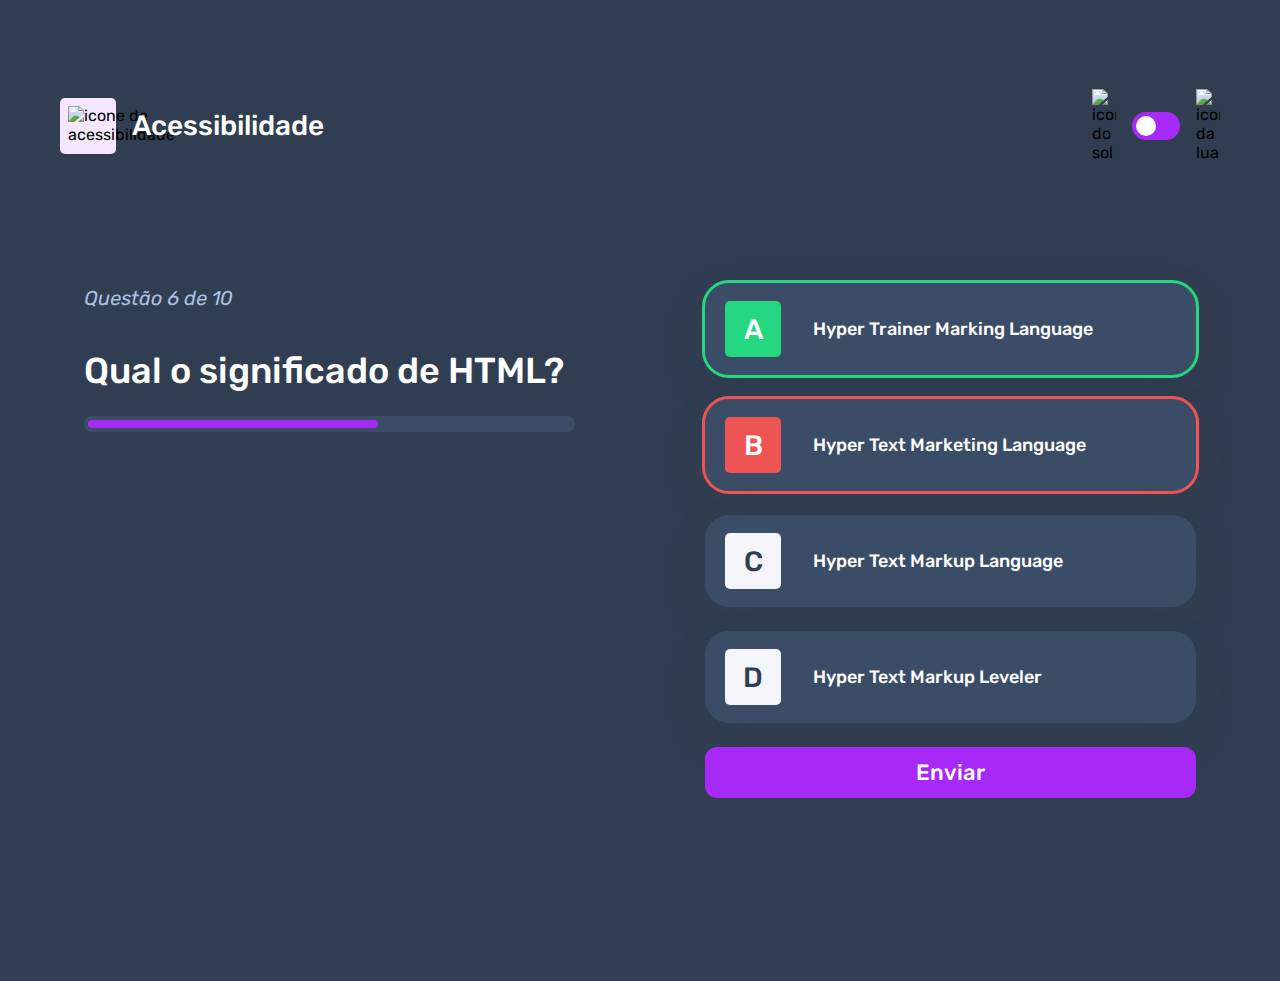
==== pages/quiz/quiz.html @ a8baf972 "ajuste das cores no tema dark" ====
<!DOCTYPE html>
<html lang="en">
<head>
    <meta charset="UTF-8">
    <meta name="viewport" content="width=device-width, initial-scale=1.0">
    <link rel="preconnect" href="https://fonts.googleapis.com">
    <link rel="preconnect" href="https://fonts.gstatic.com" crossorigin>
    <link href="https://fonts.googleapis.com/css2?family=Rubik:ital,wght@0,300..900;1,300..900&display=swap" rel="stylesheet">
    <link rel="stylesheet" href="quiz.css">
    <title>Quiz App</title>
</head>
<body class="escuro">
    <header>
        <div class="assunto">
              <div class="assunto_icone">
                <img src="../../assets/images/icon-accessibility.svg" alt="icone de acessibilidade">
              </div>
                <h1>Acessibilidade</h1>
        </div>
        <div class="tema">
            <img src="../../assets/images/icon-sun-dark.svg" alt="icone do sol">

            <button>
                <div></div>
            </button>
            <img src="../../assets/images/icon-moon-dark.svg" alt="icone da lua">
        </div>
    </header>

    <main>
        <section class="pergunta">
            <div>
                <p>Questão 6 de 10</p>

                <h2>Qual o significado de HTML?</h2>
            <div> 
        <div class="barra_progresso">
            <div></div>    
        </div>

        </section>

        <section class="alternativas">
            <form action="">
                <label for="alternativa_a" id="correta">
                    <input type="radio" id="alternativa_a" name="alternativa">

                    <div>
                        <span>A</span>
                        Hyper Trainer Marking Language
                    </div>
                </label>

                <label for="alternativa_b" id="errada">
                    <input type="radio" id="alternativa_b" name="alternativa">

                    <div>
                        <span>B</span>
                        Hyper Text Marketing Language
                    </div>
                </label>

                <label for="alternativa_c">
                    <input type="radio" id="alternativa_c" name="alternativa">

                    <div>
                        <span>C</span>
                        Hyper Text Markup Language
                    </div>
                </label>

                <label for="alternativa_d">
                    <input type="radio" id="alternativa_d" name="alternativa">

                    <div>
                        <span>D</span>
                        Hyper Text Markup Leveler
                    </div>
                </label>
            </form>

            <button>Enviar</button>
        </section>

    </main>

</body>
</html>
---- pages/quiz/quiz.css ----
* {
    margin: 0;
    padding: 0;
    box-sizing: border-box;
    font-family: "Rubik", sans-serif;
    -webkit-font-smoothing: antialiased;
}

:root{
    --bg-color: #f4f6fa;
    --bg-span: #f4f5fa;
    --color-span: #626c7f;
    --puple: #a729f5;
    --purple-hover: rgba(167, 41, 245, 0.7);
    --primary-text-color: #313e51;
    --secondary-text-color: #626c71;
    --button-bg: #fff;
    --shadow: 0px 16px 40px 0px rgba(143, 160, 193, 0.14);
    --bg-html: #fff1e9;
    --bg-css: #e0fdef;
    --bg-javascript: #ebf0ff;
    --bg-acessibilidade: #f6e7ff;
    --white: #fff;
    --green: #26d782;
    --red: #ee5454;
    --bg-mobile: url(../../assets/images/pattern-background-mobile-light.svg);
    --bg-desktop: url(../../assets/images/pattern-background-desktop-light.svg);
}

body.escuro{
    --bg-color: #313e51;
    --color-span: #313e51;
    --bg-mobile: url(../../assets/images/pattern-background-mobile-dark.svg);
    --bg-desktop: url(../../assets/images/pattern-background-desktop-dark.svg);
    --primary-text-color: #fff;
    --secondary-text-color: #abc1e1;
    --button-bg: #3b4d66;
    --shadow: 0px 16px 40px 0px rgba(49, 62, 81, 0.14);
}

body{
    height: 100vh;
    background: var(--bg-mobile) var(--bg-color);
    background-repeat: no-repeat;
    background-size: cover;
}

header {
    display: flex;
    justify-content: space-between;
}

.assunto {
    display: flex;
    align-items: center;
    gap: 16px;
}

.assunto_icone{
    background: var(--bg-acessibilidade);
    width: 40px;
    height: 40px;
    padding: 5px;
    border-radius: 5px;
}

.assunto_icone img {
    width: 100%;
}

.assunto h1 {
    font-size: 18px;
    font-weight: 500;
    color: var(--primary-text-color);
}

.tema{
    padding: 8px 0;
    display: flex;
    align-items: center;
    gap: 8px;
}
.tema img{
    width: 16px;
}
.tema button{
    height: 20px;
    width: 32px;
    background: var(--puple);
    border: 0;
    border-radius: 999px;
    padding: 4px;
}
.tema button div{
    background: var(--white);
    width: 12px;
    height: 12px;
    border-radius: 999px;
}

main{
    padding: 32px 24px;
}

.pergunta {
    margin-bottom: 40px;
}

.pergunta p {
    font-style: italic;
    font-size: 14px;
    color: var(--secondary-text-color);
    margin-bottom: 12px;
}

.pergunta h2 {
    font-size: 20px;
    font-weight: 500;
    color: var(--primary-text-color);
    line-height: 24px;
    margin-bottom: 24px;
}

.barra_progresso {
    background: var(--button-bg);
    height: 16px;
    padding: 4px;
    border-radius: 999px;
}

.barra_progresso div {
    height: 100%;
    width: 60%;
    background: var(--puple);
    border-radius: 999px;
}


.alternativas form {
    display: flex;
    flex-direction: column;
    gap: 12px;
    margin-bottom: 12px;
}

.alternativas label {
    display: block;
    background: var(--button-bg);
    padding: 12px;
    font-size: 18px;
    font-weight: 500;
    border-radius: 12px;
    box-shadow: var(--shadow);
    color: var(--primary-text-color);
    cursor: pointer;
}

.alternativas label:hover {
    & span {
        background: var(--bg-acessibilidade);
        color: var(--puple);
    }
}

.alternativas label:has(input:checked) {
    outline: 3px solid var(--puple);

    & span {
        background: var(--puple);
        color: var(--white);
    }
}

.alternativas label#correta {
    outline: 3px solid var(--green);

    & span {
        background: var(--green);
        color: var(--white);
    }

}

.alternativas label#errada {
    outline: 3px solid var(--red);

    & span {
        background: var(--red);
        color: var(--white);
    }
}

.alternativas input {
    display: none;
}

.alternativas div {
    display: flex;
    align-items: center;
    gap: 16px;

}

.alternativas div span {
    display: block;
    width: 40px;
    height: 40px;
    background: var(--bg-span);
    border-radius: 5px;
    color: var(--color-span);

    display: flex;
    align-items: center;
    justify-content: center;
    flex-shrink: 0;

}

.alternativas button {
    padding: 12px;
    border-radius: 12px;
    border: none;
    background: var(--puple);
    color: var(--white);
    width: 100%;

    font-size: 18px;
    font-weight: 500;
    transition: background 0.3s;
}

.alternativas button:hover {
    background: var(--purple-hover);
    cursor: pointer;
}

@media(min-width: 1100px) {
    header{
        margin-block: 81px;
        max-width: 1160px;
        margin-inline: auto;
    }

    .assunto_icone {
        width: 56px;
        height: 56px;
        padding: 8px;
    }

    .assunto h1 {
        font-size: 28px;
    }

    .tema {
        gap: 16px;
    }

    .tema img{
        width: 24px;
    }

    .tema button{
        width: 48px;
        height: 28px;
    }

    .tema button div{
        width: 20px;
        height: 20px;
    }

    main {
        max-width: 1160px;
        margin-inline: auto;

        display: flex;
        gap: 130px;
    }
    section {
        width: 100%;
    }

    .pergunta {
        display: flex;
        flex-direction: column;
        justify-content: space-between;
    }


    .pergunta p {
        font-size: 20px;
        line-height: 30px;
        margin-bottom: 37px;
    }

    .pergunta h2 {
        font-size: 36px;
        line-height: 42px;
    }

    .alternativas form {
        gap: 24px;
        margin-bottom: 24px;
    }

    .alternativas label {
        font-size: 22Spx;
        padding: 18px 20px;
        border-radius: 24px;
    }

    .alternativas div {
        gap: 32px;
    }

    .alternativas div span {
        width: 56px;
        height: 56px;
        font-size: 28px;
    }

    .alternativas button {
        font-size: 22px;
    }
}
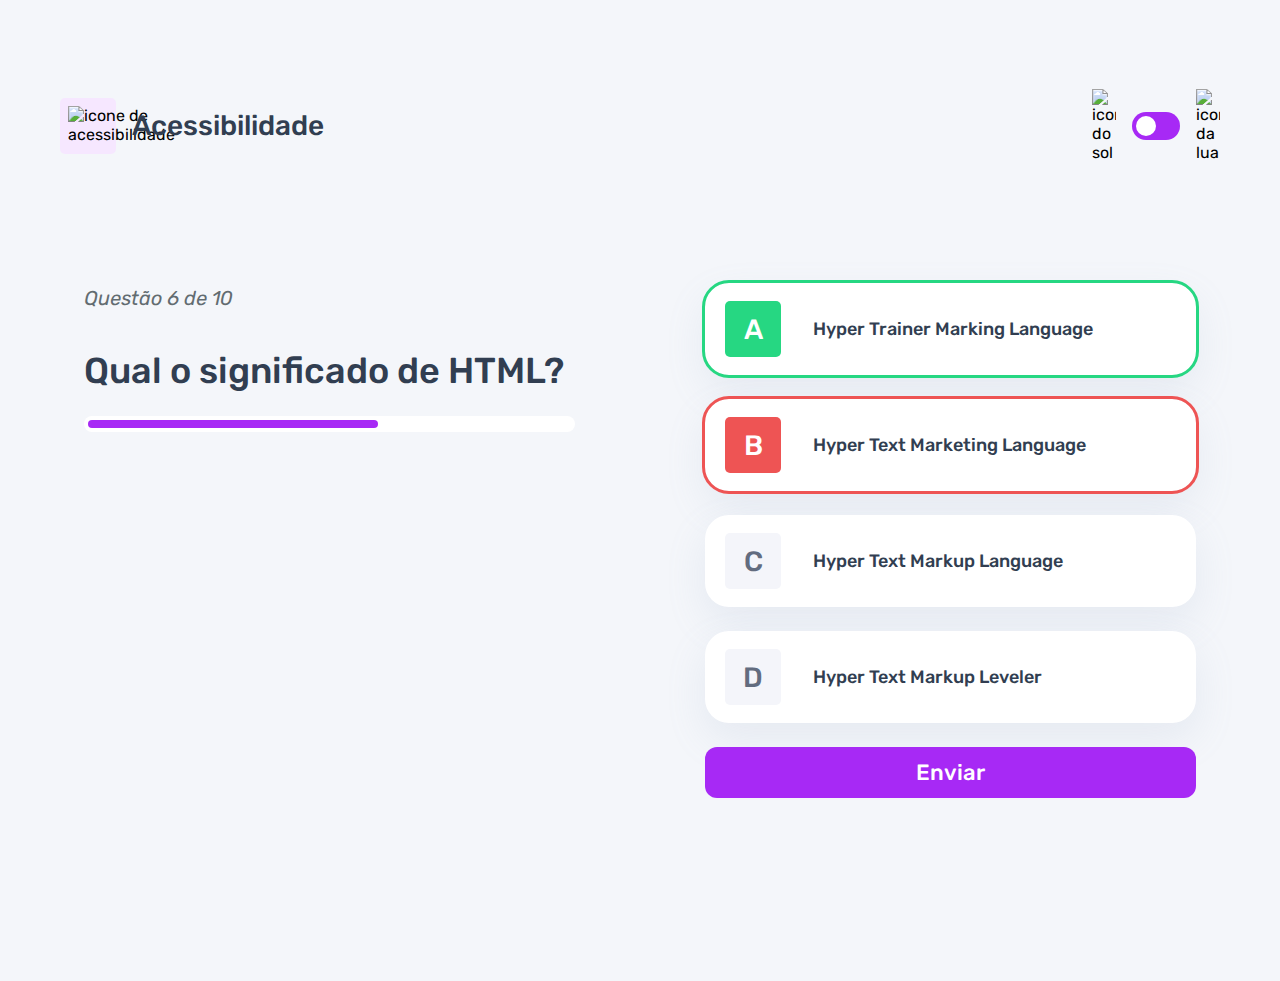
==== commit c5052dcc: "ajuste do fundo para o desktop" ====
--- a/pages/quiz/quiz.html
+++ b/pages/quiz/quiz.html
@@ -9,7 +9,7 @@
     <link rel="stylesheet" href="quiz.css">
     <title>Quiz App</title>
 </head>
-<body class="escuro">
+<body>
     <header>
         <div class="assunto">
               <div class="assunto_icone">
--- a/pages/quiz/quiz.css
+++ b/pages/quiz/quiz.css
@@ -235,6 +235,13 @@
 }
 
 @media(min-width: 1100px) {
+
+    body {
+        background: var(--bg-desktop) var(--bg-color);
+        background-size: cover;
+        background-repeat: no-repeat;
+    }
+
     header{
         margin-block: 81px;
         max-width: 1160px;
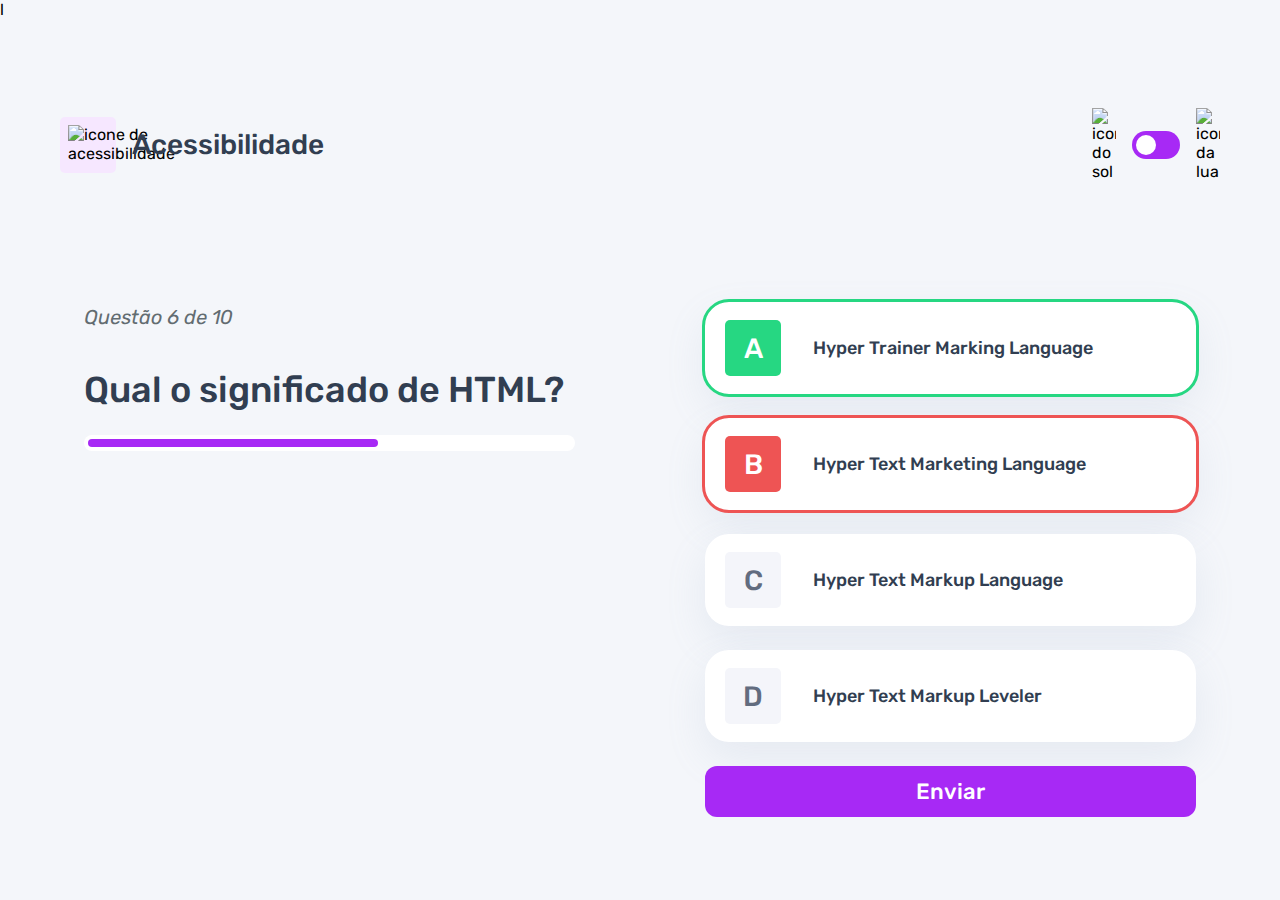
==== commit d093763f: "importação de codigo do quiz.html e quiz.css para resultados" ====
--- a/pages/quiz/quiz.html
+++ b/pages/quiz/quiz.html
@@ -3,7 +3,7 @@
 <head>
     <meta charset="UTF-8">
     <meta name="viewport" content="width=device-width, initial-scale=1.0">
-    <link rel="preconnect" href="https://fonts.googleapis.com">
+    l<ink rel="preconnect" href="https://fonts.googleapis.com">
     <link rel="preconnect" href="https://fonts.gstatic.com" crossorigin>
     <link href="https://fonts.googleapis.com/css2?family=Rubik:ital,wght@0,300..900;1,300..900&display=swap" rel="stylesheet">
     <link rel="stylesheet" href="quiz.css">
@@ -83,6 +83,5 @@
         </section>
 
     </main>
-
 </body>
 </html>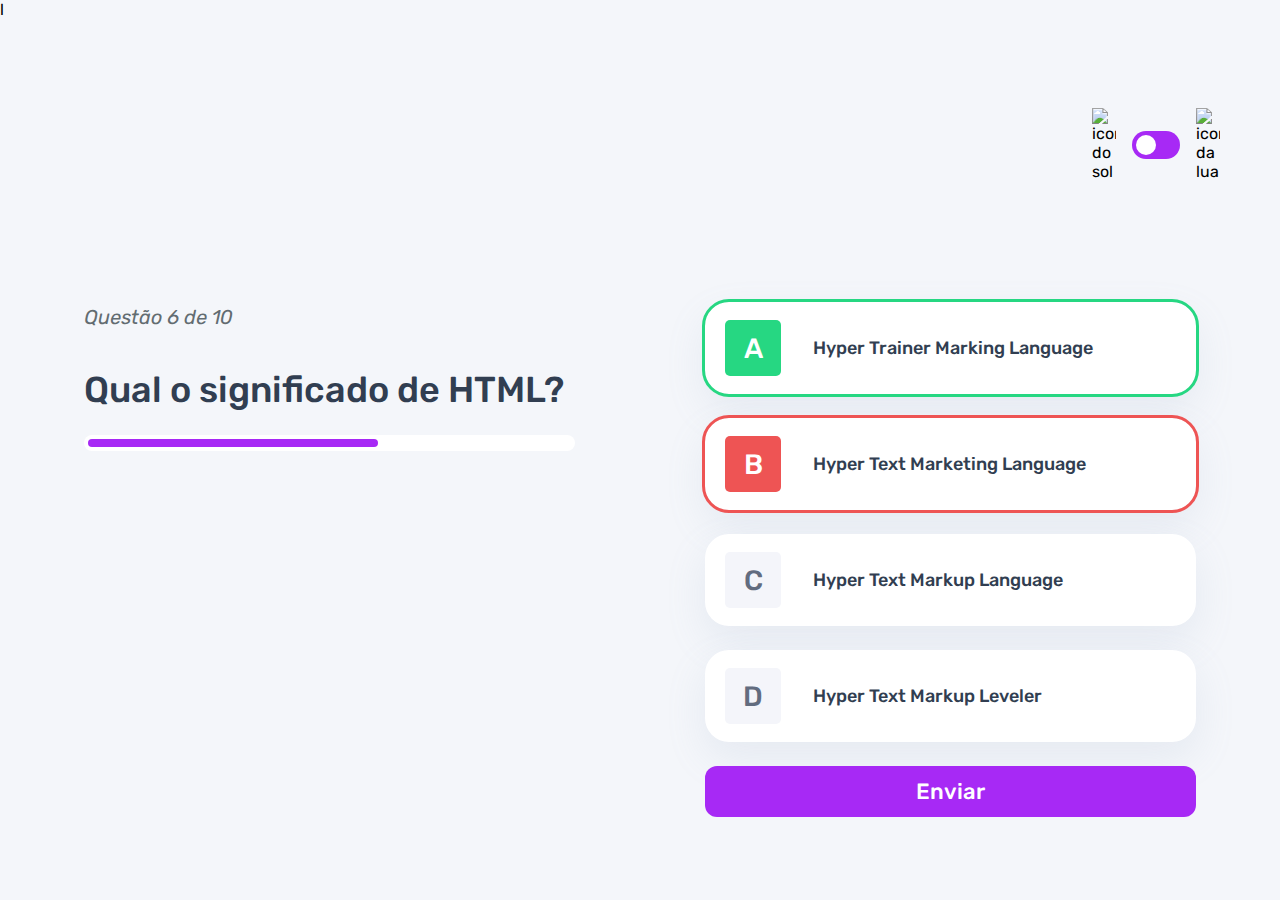
==== commit 2847f8b1: "alteração dinâmica do assunto da página" ====
--- a/pages/quiz/quiz.html
+++ b/pages/quiz/quiz.html
@@ -7,15 +7,16 @@
     <link rel="preconnect" href="https://fonts.gstatic.com" crossorigin>
     <link href="https://fonts.googleapis.com/css2?family=Rubik:ital,wght@0,300..900;1,300..900&display=swap" rel="stylesheet">
     <link rel="stylesheet" href="quiz.css">
+    <script src="./quiz.js" type="module" defer></script>
     <title>Quiz App</title>
 </head>
 <body>
     <header>
         <div class="assunto">
               <div class="assunto_icone">
-                <img src="../../assets/images/icon-accessibility.svg" alt="icone de acessibilidade">
+                <img src="" alt="">
               </div>
-                <h1>Acessibilidade</h1>
+                <h1></h1>
         </div>
         <div class="tema">
             <img src="../../assets/images/icon-sun-dark.svg" alt="icone do sol">
--- a/pages/quiz/quiz.css
+++ b/pages/quiz/quiz.css
@@ -57,11 +57,26 @@
 }
 
 .assunto_icone{
-    background: var(--bg-acessibilidade);
     width: 40px;
     height: 40px;
     padding: 5px;
     border-radius: 5px;
+}
+
+.assunto_icone.html {
+    background: var(--bg-html);
+}
+
+.assunto_icone.css {
+    background: var(--bg-css);
+}
+
+.assunto_icone.javascript {
+    background: var(--bg-javascript);
+}
+
+.assunto_icone.acessibilidade {
+    background: var(--bg-acessibilidade);
 }
 
 .assunto_icone img {
@@ -90,6 +105,8 @@
     border: 0;
     border-radius: 999px;
     padding: 4px;
+    display: flex;
+    cursor: pointer;
 }
 .tema button div{
     background: var(--white);
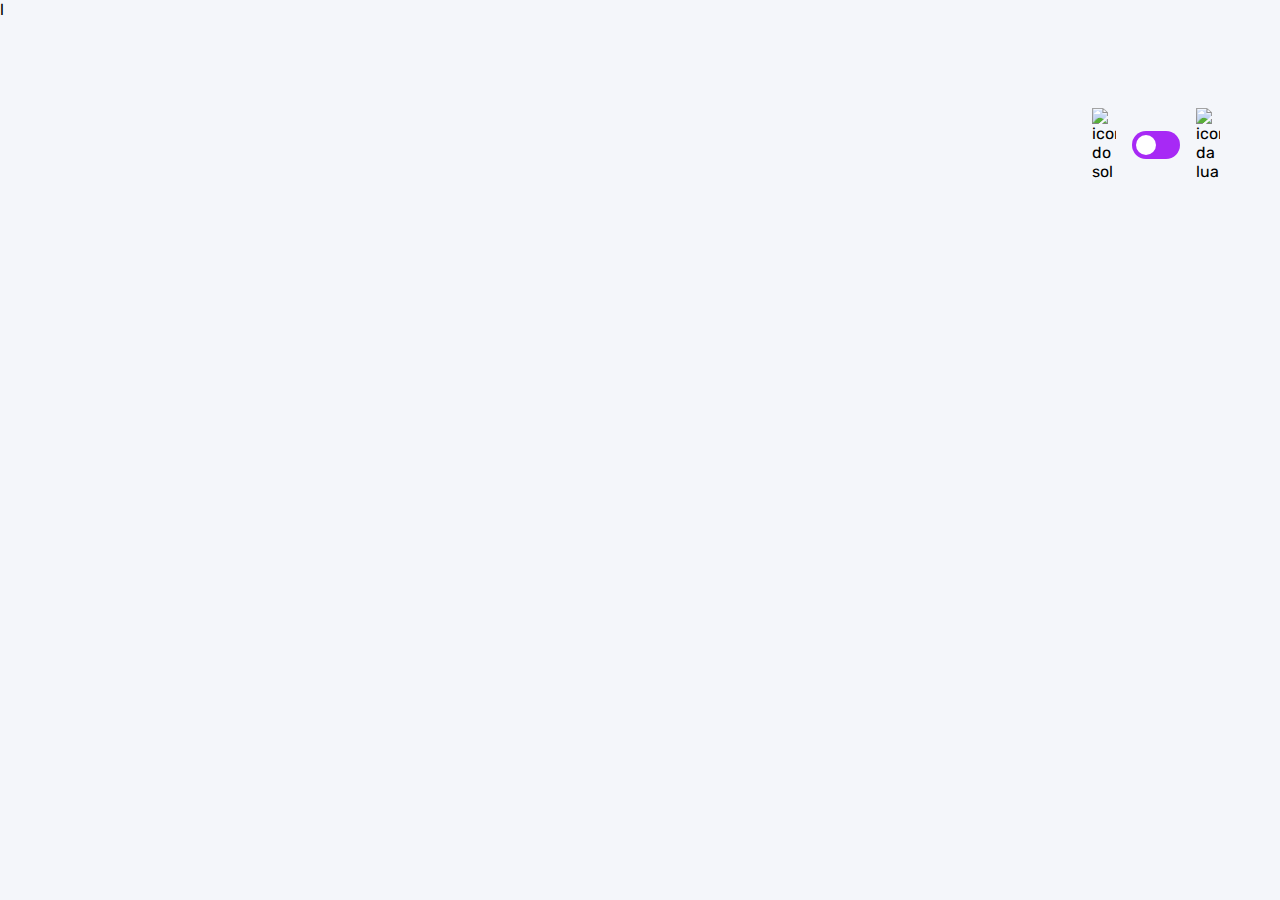
==== commit 722fca41: "adicionar as funções de buscar perguntas" ====
--- a/pages/quiz/quiz.html
+++ b/pages/quiz/quiz.html
@@ -29,59 +29,7 @@
     </header>
 
     <main>
-        <section class="pergunta">
-            <div>
-                <p>Questão 6 de 10</p>
-
-                <h2>Qual o significado de HTML?</h2>
-            <div> 
-        <div class="barra_progresso">
-            <div></div>    
-        </div>
-
-        </section>
-
-        <section class="alternativas">
-            <form action="">
-                <label for="alternativa_a" id="correta">
-                    <input type="radio" id="alternativa_a" name="alternativa">
-
-                    <div>
-                        <span>A</span>
-                        Hyper Trainer Marking Language
-                    </div>
-                </label>
-
-                <label for="alternativa_b" id="errada">
-                    <input type="radio" id="alternativa_b" name="alternativa">
-
-                    <div>
-                        <span>B</span>
-                        Hyper Text Marketing Language
-                    </div>
-                </label>
-
-                <label for="alternativa_c">
-                    <input type="radio" id="alternativa_c" name="alternativa">
-
-                    <div>
-                        <span>C</span>
-                        Hyper Text Markup Language
-                    </div>
-                </label>
-
-                <label for="alternativa_d">
-                    <input type="radio" id="alternativa_d" name="alternativa">
-
-                    <div>
-                        <span>D</span>
-                        Hyper Text Markup Leveler
-                    </div>
-                </label>
-            </form>
-
-            <button>Enviar</button>
-        </section>
+       
 
     </main>
 </body>
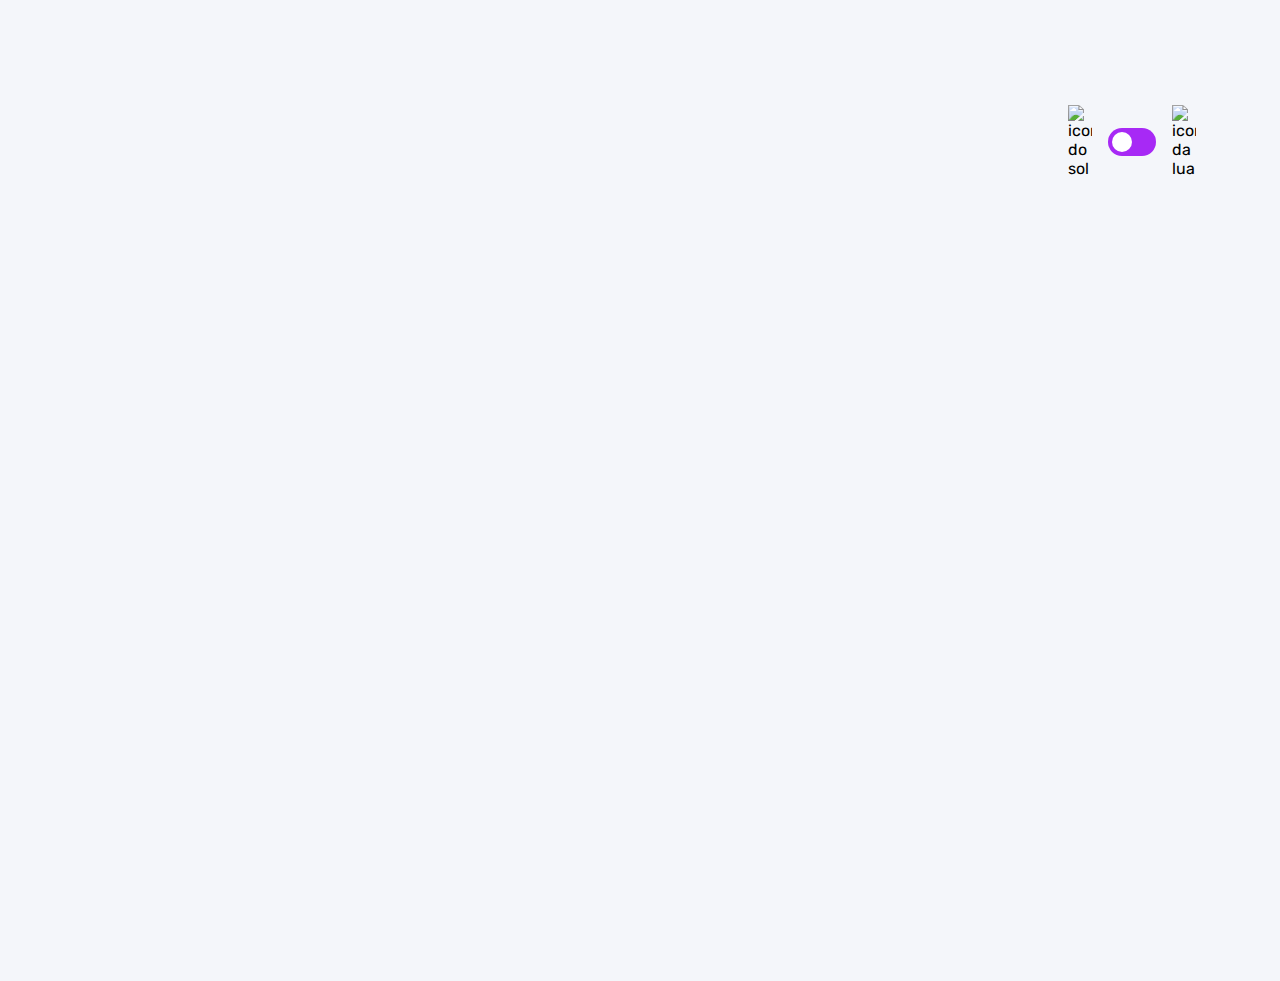
==== commit 79340f3f: "arrumando os erros" ====
--- a/pages/quiz/quiz.html
+++ b/pages/quiz/quiz.html
@@ -3,7 +3,7 @@
 <head>
     <meta charset="UTF-8">
     <meta name="viewport" content="width=device-width, initial-scale=1.0">
-    l<ink rel="preconnect" href="https://fonts.googleapis.com">
+    <link rel="preconnect" href="https://fonts.googleapis.com">
     <link rel="preconnect" href="https://fonts.gstatic.com" crossorigin>
     <link href="https://fonts.googleapis.com/css2?family=Rubik:ital,wght@0,300..900;1,300..900&display=swap" rel="stylesheet">
     <link rel="stylesheet" href="quiz.css">
--- a/pages/quiz/quiz.css
+++ b/pages/quiz/quiz.css
@@ -48,6 +48,7 @@
 header {
     display: flex;
     justify-content: space-between;
+    padding: 16px 24px;
 }
 
 .assunto {
@@ -64,11 +65,11 @@
 }
 
 .assunto_icone.html {
-    background: var(--bg-html);
+background: var(--bg-html);
 }
 
 .assunto_icone.css {
-    background: var(--bg-css);
+    background: var(--bg-css)
 }
 
 .assunto_icone.javascript {
